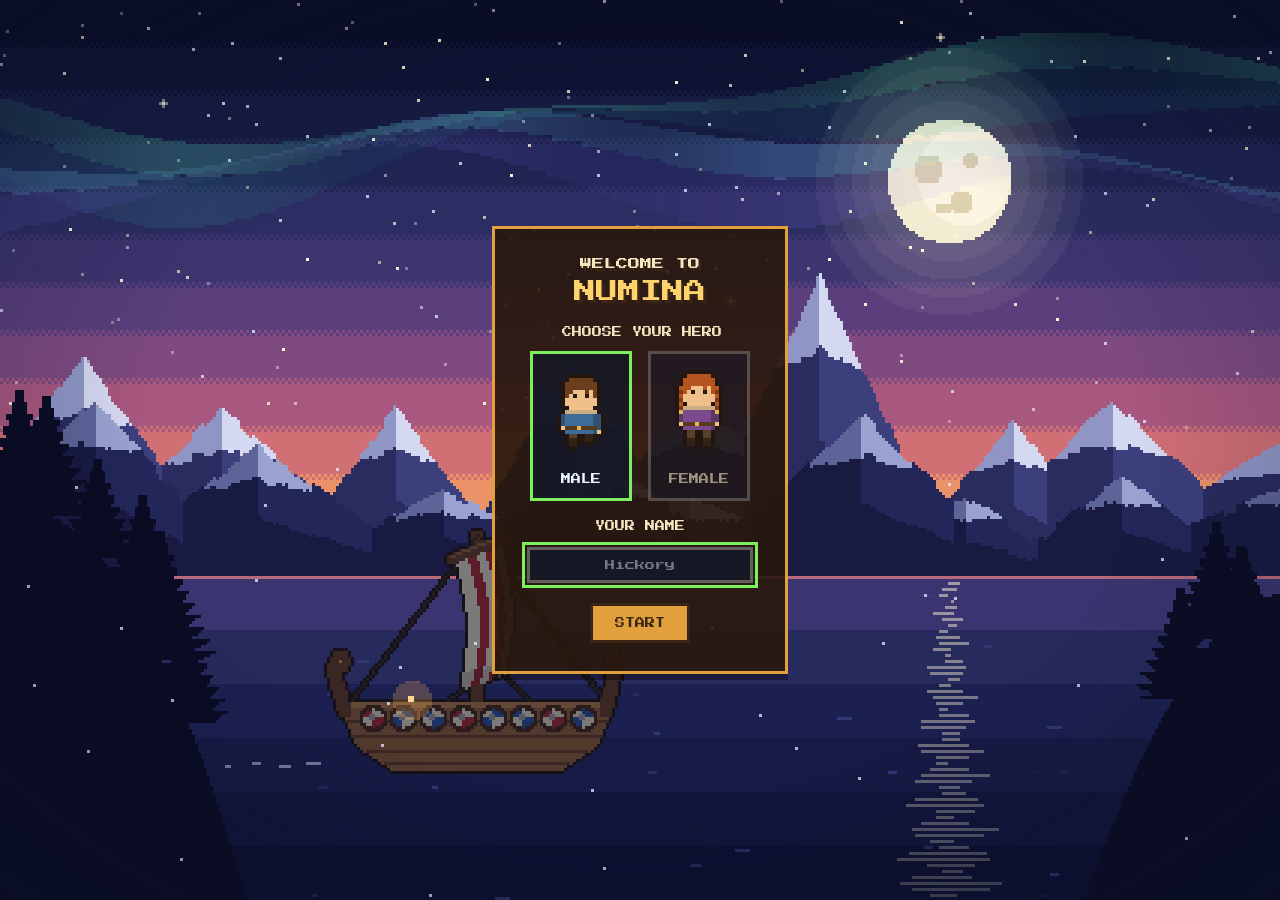
==== index.html @ 237bd0bc "Prevent zoom gestures on mobile" ====
<!DOCTYPE html>
<html lang="en">
<head>
  <meta charset="UTF-8" />
  <meta name="viewport" content="width=device-width, initial-scale=1, minimum-scale=1, maximum-scale=1, user-scalable=no, viewport-fit=cover" />
  <title>Numina</title>
  <meta name="theme-color" content="#1d3263" />
  <meta name="mobile-web-app-capable" content="yes" />
  <meta name="apple-mobile-web-app-capable" content="yes" />
  <meta name="apple-mobile-web-app-status-bar-style" content="black-translucent" />
  <meta name="apple-mobile-web-app-title" content="Numina" />
  <link rel="manifest" href="manifest.webmanifest" />
  <link rel="icon" type="image/png" sizes="192x192" href="icons/icon-192.png" />
  <link rel="apple-touch-icon" href="icons/apple-touch-icon.png" />
  <link rel="preconnect" href="https://fonts.googleapis.com" />
  <link href="https://fonts.googleapis.com/css2?family=Press+Start+2P&display=swap" rel="stylesheet" />
  <link rel="stylesheet" href="style.css" />
  <style>#game { touch-action: none; }</style>
</head>
<body class="title">
  <canvas id="game"></canvas>
  <div class="vignette"></div>
  <div id="bubbles"></div>
  <div id="prompt"></div>
  <div id="hotbar" hidden>
    <ul id="hotbar-slots" aria-label="Tools. Click one to take it in hand and fold the rest away, then click it, or press F, to use it; number keys pick one, Tab steps forward and Shift+Tab back"></ul>
    <button id="hotbar-fold" class="fold" type="button" aria-expanded="true" aria-controls="hotbar-slots" aria-label="Show every tool" title="Show or hide your tools (Q)" data-key="Q"><img alt="" /></button>
  </div>
  <div id="pack" hidden>
    <button id="bag-btn" class="toggle" type="button" aria-expanded="false" aria-controls="pack-tray" title="Backpack (B)" data-key="B"><img alt="" /><span></span></button>
    <section id="pack-tray" aria-labelledby="pack-title" hidden>
      <div class="pack-head">
        <h3 id="pack-title">BACKPACK <span id="pack-room"></span></h3>
      </div>
      <ul id="pack-slots"></ul>
    </section>
  </div>
  <div id="pile" role="dialog" aria-labelledby="pile-title" hidden>
    <h3 id="pile-title">PICK UP</h3>
    <ul id="pile-list"></ul>
    <p class="pile-help">1-9 or click to pick up   ·   Esc to leave it</p>
  </div>
  <div id="daybar">
    <div id="clock" role="img"><img alt="" /><div aria-hidden="true"><span></span><small></small></div><svg aria-hidden="true"><rect id="stamina-line" width="100%" height="100%" pathLength="100" stroke-dasharray="100 100" /></svg><svg class="extra" aria-hidden="true"><rect id="stamina-extra" width="100%" height="100%" pathLength="100" stroke-dasharray="0 100" /></svg></div>
    <div id="stamina" role="meter" aria-label="Stamina" aria-valuemin="0" aria-valuemax="100" aria-valuenow="100"></div>
  </div>
  <div id="purse" role="status" hidden></div>
  <div id="toggles">
    <button id="menu-btn" class="toggle" type="button" aria-expanded="true" aria-controls="menu-items" aria-label="Menu" title="Menu (O)" data-key="O"><img alt="" /></button>
    <div id="menu-items">
      <button id="hints" class="toggle" type="button" aria-pressed="false" aria-label="Hints" title="Hints (H)" data-key="H"><img alt="" /></button>
      <button id="sound" class="toggle" type="button" aria-pressed="true" aria-label="Sound" title="Sound (P)" data-key="P"><img alt="" /></button>
      <button id="autopick" class="toggle" type="button" aria-pressed="false" aria-label="Auto pick up" title="Auto pick up (/)" data-key="/"><img alt="" /></button>
      <button id="stick-btn" class="toggle" type="button" aria-pressed="false" aria-label="Joystick" title="Joystick" hidden><img alt="" /></button>
      <button id="equip-btn" class="toggle" type="button" aria-haspopup="dialog" aria-expanded="false" aria-label="Equipments" title="Equipments (E)" data-key="E" hidden><img alt="" /></button>
      <button id="journal-btn" class="toggle" type="button" aria-haspopup="dialog" aria-expanded="false" aria-label="Quest journal" title="Quest journal (J)" data-key="J" hidden><img alt="" /></button>
      <button id="map" class="toggle" type="button" aria-haspopup="dialog" aria-expanded="false" aria-label="World map" title="World map (M)" data-key="M" hidden><img alt="" /></button>
      <button id="dragonlog-btn" class="toggle" type="button" aria-haspopup="dialog" aria-expanded="false" aria-label="Dragon log" title="Dragon log (K)" data-key="K" hidden><img alt="" /></button>
      <button id="fishlog-btn" class="toggle" type="button" aria-haspopup="dialog" aria-expanded="false" aria-label="Fish log" title="Fish log (L)" data-key="L" hidden><img alt="" /></button>
      <button id="tinker-btn" class="toggle" type="button" aria-haspopup="dialog" aria-expanded="false" aria-label="Craft" title="Craft (C)" data-key="C" hidden><img alt="" /></button>
    </div>
  </div>
  <div id="toast" role="status" aria-live="polite"></div>
  <div id="exposure" role="meter" aria-label="Freezing" aria-valuemin="0" aria-valuemax="100" aria-valuenow="0" hidden><span aria-hidden="true">FREEZING</span><i></i></div>
  <div id="actions">
    <button id="act-run" class="act" type="button">RUN</button>
  </div>
  <button id="chat-btn" class="toggle" type="button" aria-controls="chat" aria-expanded="false" aria-label="Chat"><img alt="" /></button>
  <div id="stick" aria-hidden="true" hidden><i></i></div>
  <form id="chat" autocomplete="off">
    <label for="chat-input">SAY</label>
    <input id="chat-input" maxlength="80" placeholder="Press Enter to chat" enterkeyhint="send" />
  </form>
  <div id="naming" class="overlay" role="dialog" aria-modal="true" aria-labelledby="naming-title" hidden>
    <form id="naming-form" class="panel" autocomplete="off">
      <h2 id="naming-title">YOUR DRAGON HATCHED!</h2>
      <canvas class="dragon-preview" aria-hidden="true"></canvas>
      <label class="name-label" for="dragon-name">NAME YOUR DRAGON</label>
      <input id="dragon-name" class="name-input" maxlength="12" spellcheck="false" />
      <button type="submit">OK</button>
    </form>
  </div>
  <div id="worldmap" class="overlay" role="dialog" aria-modal="true" aria-labelledby="worldmap-title" hidden>
    <div class="panel map-panel">
      <h2 id="worldmap-title">MAP OF NUMINA</h2>
      <canvas id="worldmap-canvas" role="img" aria-label="World map"></canvas>
      <button id="worldmap-close" type="button">CLOSE</button>
      <p id="worldmap-tip" aria-live="polite"></p>
    </div>
  </div>
  <div id="journal" class="overlay" role="dialog" aria-modal="true" aria-labelledby="journal-title" hidden>
    <div class="panel journal-panel">
      <h2 id="journal-title">QUEST JOURNAL</h2>
      <p id="journal-when"></p>
      <ul id="journal-list"></ul>
      <button id="journal-close" type="button">CLOSE</button>
    </div>
  </div>
  <div id="lurepick" class="overlay" role="dialog" aria-modal="true" aria-labelledby="lurepick-title" hidden>
    <div class="panel lure-panel">
      <h2 id="lurepick-title">WHICH LURE?</h2>
      <ul id="lurepick-list"></ul>
      <p class="lure-help">1-9 or click to pick   ·   Esc to put the rod down</p>
    </div>
  </div>
  <div id="dragonlog" class="overlay" role="dialog" aria-modal="true" aria-labelledby="dragonlog-title" hidden>
    <div class="panel log-panel">
      <h2 id="dragonlog-title">DRAGON LOG</h2>
      <p id="dragonlog-sum"></p>
      <div id="dragonlog-body">
        <section aria-labelledby="dragonlog-kinds-title">
          <h3 id="dragonlog-kinds-title" class="log-head">KINDS OF DRAGON</h3>
          <ul id="dragonlog-kinds" class="log-grid"></ul>
        </section>
        <section aria-labelledby="dragonlog-mine-title">
          <h3 id="dragonlog-mine-title" class="log-head">YOUR DRAGONS</h3>
          <ul id="dragonlog-mine" class="log-grid"></ul>
        </section>
      </div>
      <button id="dragonlog-close" type="button">CLOSE</button>
    </div>
  </div>
  <div id="fishlog" class="overlay" role="dialog" aria-modal="true" aria-labelledby="fishlog-title" hidden>
    <div class="panel log-panel">
      <h2 id="fishlog-title">FISH LOG</h2>
      <p id="fishlog-sum"></p>
      <ul id="fishlog-list"></ul>
      <button id="fishlog-close" type="button">CLOSE</button>
    </div>
  </div>
  <div id="trade" class="overlay" role="dialog" aria-modal="true" aria-labelledby="trade-title" hidden>
    <div class="panel trade-panel">
      <h2 id="trade-title">OTTAR'S SHIP</h2>
      <p id="trade-purse"></p>
      <div class="trade-cols">
        <section aria-labelledby="trade-sell-title">
          <h3 id="trade-sell-title">SELL</h3>
          <ul id="trade-sell"></ul>
        </section>
        <section aria-labelledby="trade-buy-title">
          <h3 id="trade-buy-title">BUY</h3>
          <ul id="trade-buy"></ul>
        </section>
      </div>
      <p id="trade-hint" hidden></p>
      <button id="trade-close" type="button">CLOSE</button>
    </div>
  </div>
  <div id="chest" class="overlay" role="dialog" aria-modal="true" aria-labelledby="chest-title" hidden>
    <div class="panel trade-panel">
      <h2 id="chest-title">STORAGE CHEST</h2>
      <p id="chest-sum"></p>
      <div class="trade-cols">
        <section aria-labelledby="chest-bag-title">
          <h3 id="chest-bag-title">BACKPACK</h3>
          <ul id="chest-bag"></ul>
        </section>
        <section aria-labelledby="chest-store-title">
          <h3 id="chest-store-title">CHEST</h3>
          <ul id="chest-store"></ul>
        </section>
      </div>
      <button id="chest-close" type="button">CLOSE</button>
    </div>
  </div>
  <div id="tinker" class="overlay" role="dialog" aria-modal="true" aria-labelledby="tinker-title" hidden>
    <div class="panel trade-panel">
      <h2 id="tinker-title">CRAFT</h2>
      <p id="tinker-help">Put up to four things together and see what comes of it.</p>
      <ul id="tinker-slots" aria-label="Things to put together"></ul>
      <div class="tinker-actions">
        <button id="tinker-try" type="button">TRY IT</button>
        <button id="tinker-clear" type="button">CLEAR</button>
      </div>
      <p id="tinker-say" role="status" aria-live="polite"></p>
      <div class="trade-cols">
        <section aria-labelledby="tinker-bag-title">
          <h3 id="tinker-bag-title">YOUR THINGS</h3>
          <ul id="tinker-bag"></ul>
        </section>
        <section aria-labelledby="tinker-known-title">
          <h3 id="tinker-known-title">DISCOVERIES</h3>
          <ul id="tinker-known"></ul>
        </section>
      </div>
      <button id="tinker-close" type="button">CLOSE</button>
    </div>
  </div>
  <div id="note" class="overlay" role="dialog" aria-modal="true" aria-labelledby="note-title" hidden>
    <div class="panel note-panel">
      <h2 id="note-title">A SAILOR'S NOTE</h2>
      <p>Nine stones ring the egg on the old ruin isle. Touch every one by night, in this order, and it rises:</p>
      <canvas id="note-runes" role="img"></canvas>
      <p class="note-sign">Any wrong stone and they all go dark. Start again from the first.</p>
      <button id="note-close" type="button">CLOSE</button>
    </div>
  </div>
  <div id="bag" class="overlay" role="dialog" aria-modal="true" aria-labelledby="bag-title" hidden>
    <div class="panel bag-panel">
      <h2 id="bag-title">EQUIPMENTS</h2>
      <p id="bag-purse"></p>
      <div class="bag-cols">
        <section aria-labelledby="bag-wear-title">
          <h3 id="bag-wear-title">WEARING</h3>
          <canvas id="bag-hero" width="16" height="24" aria-hidden="true"></canvas>
          <h4 id="bag-outfits-title">OUTFIT</h4>
          <ul id="bag-outfits" class="bag-grid" aria-labelledby="bag-outfits-title"></ul>
          <h4 id="bag-gear-title">GEAR</h4>
          <ul id="bag-gear" class="bag-grid" aria-labelledby="bag-gear-title"></ul>
        </section>
        <section aria-labelledby="bag-tools-title">
          <h3 id="bag-tools-title">TOOLS</h3>
          <ul id="bag-tools" class="bag-grid"></ul>
        </section>
        <section aria-labelledby="bag-items-title">
          <h3 id="bag-items-title">BACKPACK <span id="bag-room"></span></h3>
          <ul id="bag-items" class="bag-grid" aria-labelledby="bag-items-title"></ul>
        </section>
      </div>
      <div class="bag-detail">
        <p id="bag-what" role="status" aria-live="polite"></p>
        <div id="bag-actions"></div>
      </div>
      <p id="bag-keys">ARROWS or TAB  choose   ·   ENTER  use   ·   X  drop   ·   SHIFT+X  drop all   ·   E or ESC  close</p>
      <button id="bag-close" type="button">CLOSE</button>
    </div>
  </div>
  <div id="start" class="overlay" role="dialog" aria-modal="true" aria-labelledby="start-title">
    <form id="start-form" class="panel" autocomplete="off">
      <h1 id="start-title"><small>WELCOME TO</small> NUMINA</h1>
      <fieldset class="heroes">
        <legend>CHOOSE YOUR HERO</legend>
        <label class="hero">
          <input type="radio" name="hero" value="male" checked />
          <canvas width="16" height="24" aria-hidden="true"></canvas>
          <span>MALE</span>
        </label>
        <label class="hero">
          <input type="radio" name="hero" value="female" />
          <canvas width="16" height="24" aria-hidden="true"></canvas>
          <span>FEMALE</span>
        </label>
      </fieldset>
      <label class="name-label" for="hero-name">YOUR NAME</label>
      <input id="hero-name" class="name-input" maxlength="12" placeholder="Hickory" spellcheck="false" />
      <button type="submit">START</button>
      <button id="continue" class="continue" type="button" hidden>CONTINUE</button>
    </form>
  </div>

  <script src="js/pixel.js"></script>
  <script src="js/sprites.js"></script>
  <script src="js/world.js"></script>
  <script src="js/mountain.js"></script>
  <script src="js/craft.js"></script>
  <script src="js/bag.js"></script>
  <script src="js/chat.js"></script>
  <script src="js/audio.js"></script>
  <script src="js/sea.js"></script>
  <script src="js/map.js"></script>
  <script src="js/sky.js"></script>
  <script src="js/fishing.js"></script>
  <script src="js/trade.js"></script>
  <script src="js/chest.js"></script>
  <script src="js/archery.js"></script>
  <script src="js/cave.js"></script>
  <script src="js/ruin.js"></script>
  <script src="js/tor.js"></script>
  <script src="js/whirlpool.js"></script>
  <script src="js/dunes.js"></script>
  <script src="js/tinker.js"></script>
  <script src="js/build.js"></script>
  <script src="js/ice.js"></script>
  <script src="js/peak.js"></script>
  <script src="js/genes.js"></script>
  <script src="js/dragonfood.js"></script>
  <script src="js/roost.js"></script>
  <script src="js/nursery.js"></script>
  <script src="js/wear.js"></script>
  <script src="js/wildlife.js"></script>
  <script src="js/breath.js"></script>
  <script src="js/season.js"></script>
  <script src="js/journal.js"></script>
  <script src="js/dragonlog.js"></script>
  <script src="js/title.js"></script>
  <script src="js/main.js"></script>
  <script src="js/save.js"></script>
  <script>
    // Prevent mobile browsers from interpreting game touches as page zoom gestures.
    document.addEventListener('touchstart', (event) => {
      if (event.touches.length > 1) event.preventDefault();
    }, { passive: false });
    document.addEventListener('touchmove', (event) => {
      if (event.touches.length > 1) event.preventDefault();
    }, { passive: false });
    document.addEventListener('gesturestart', (event) => event.preventDefault(), { passive: false });
    document.addEventListener('gesturechange', (event) => event.preventDefault(), { passive: false });
    document.addEventListener('gestureend', (event) => event.preventDefault(), { passive: false });
  </script>
</body>
</html>
---- style.css ----
/* Every button round the edge of the screen is one size, kept clear of notches, rounded corners and the home bar. */
:root {
  --hud: 48px;
  /* About how big the pixel art on those buttons is drawn, blown up a whole number of times. */
  --hud-art: 36;
  --top: calc(14px + env(safe-area-inset-top));
  --right: calc(14px + env(safe-area-inset-right));
  --bottom: calc(16px + env(safe-area-inset-bottom));
  --left: calc(14px + env(safe-area-inset-left));
}

html,
body {
  margin: 0;
  height: 100%;
  overflow: hidden;
  background: #1d3263;
  touch-action: none;
  user-select: none;
  -webkit-user-select: none;
  -webkit-touch-callout: none;
  -webkit-tap-highlight-color: transparent;
}

#game {
  display: block;
  image-rendering: crisp-edges;
  image-rendering: pixelated;
}

.vignette {
  position: fixed;
  inset: 0;
  pointer-events: none;
  background: radial-gradient(ellipse at center, transparent 55%, rgba(10, 20, 40, 0.35));
}

#bubbles {
  position: fixed;
  inset: 0;
  pointer-events: none;
}

/* Set above the speaker's head, lifted by --lift, with the tail pointing down at it across the gap. */
.bubble {
  --ink: #3a2414;
  --paper: rgba(255, 248, 231, 0.8);
  --tail: 10px;
  --lift: 4px;
  position: absolute;
  transform: translate(-50%, calc(-100% - var(--lift)));
  padding: 8px 10px;
  background: var(--paper);
  color: var(--ink);
  border: 3px solid var(--ink);
  font: 11px/1.6 'Press Start 2P', monospace;
  width: max-content;
  max-width: 260px;
  text-align: center;
  overflow-wrap: anywhere;
  box-shadow: 0 3px 0 rgba(0, 0, 0, 0.25);
  opacity: 0;
  transition: opacity 0.2s;
}

.bubble.show {
  opacity: 1;
}

/* The tail hangs from the bottom border: its two slanted sides outlined, and filled with the see-through paper,
   so nothing dark sits behind the fill. */
.bubble::before,
.bubble::after {
  content: '';
  position: absolute;
  top: calc(100% + 3px);
  left: 50%;
  width: 20px;
  height: var(--tail);
  transform: translateX(-50%);
}

.bubble::before {
  background: var(--ink);
  clip-path: polygon(evenodd, 0 0, 100% 0, 50% 100%, 0 0, 4px 0, calc(100% - 4px) 0, 50% calc(100% - 4px), 4px 0);
}

.bubble::after {
  background: var(--paper);
  clip-path: polygon(4px 0, calc(100% - 4px) 0, 50% calc(100% - 4px));
}

#prompt {
  position: fixed;
  left: 50%;
  bottom: calc(var(--bottom) + 60px);
  transform: translateX(-50%);
  padding: 10px 14px;
  background: rgba(20, 24, 40, 0.85);
  color: #e8f4ff;
  border: 3px solid #7cf05a;
  font: 10px/1.4 'Press Start 2P', monospace;
  white-space: pre;
  pointer-events: none;
  opacity: 0;
  transition: opacity 0.25s;
}

#prompt.show {
  opacity: 1;
}

/* Top middle: the clock, its border showing how much sprint the player has left. */
#daybar {
  position: fixed;
  top: var(--top);
  left: 50%;
  transform: translateX(-50%);
  display: flex;
  flex-direction: column;
  align-items: center;
  gap: 5px;
  pointer-events: none;
}

body.title #daybar {
  display: none;
}

/* Read out as a meter; what's seen is the clock's border. */
#stamina {
  position: absolute;
  width: 1px;
  height: 1px;
  overflow: hidden;
  clip-path: inset(50%);
}

/* Top right: the menu button, and under it the rest of the menu unless it's folded away. */
#toggles,
#menu-items {
  display: flex;
  flex-direction: column;
  gap: 8px;
}

#toggles {
  position: fixed;
  top: var(--top);
  right: var(--right);
}

body.title #toggles {
  display: none;
}

.toggle[hidden],
#menu-items[hidden] {
  display: none;
}

#map.bump,
#journal-btn.bump,
#menu-btn.bump {
  animation: bump 0.35s ease-out 2;
}

/* Top right, level with the menu button and just left of the column (a button and a gap). */
#purse {
  position: fixed;
  top: var(--top);
  right: calc(var(--right) + var(--hud) + 8px);
  box-sizing: border-box;
  height: var(--hud);
  display: flex;
  align-items: center;
  gap: 8px;
  padding: 6px 10px 6px 8px;
  background: rgba(40, 24, 12, 0.8);
  border: 3px solid #8f9098;
  font: 14px/1 'Press Start 2P', monospace;
  color: #e8eaf0;
  pointer-events: none;
}

#purse[hidden] {
  display: none;
}

.coins {
  display: inline-flex;
  align-items: center;
  gap: 5px;
  vertical-align: middle;
}

.coins b {
  font-weight: normal;
  margin-right: 8px;
}

.coins b:last-child {
  margin-right: 0;
}

.coins.small {
  gap: 3px;
}

.coins.small b {
  margin-right: 5px;
}

#clock {
  position: relative;
  display: flex;
  align-items: center;
  gap: 8px;
  padding: 7px 12px 7px 9px;
  background: rgba(40, 24, 12, 0.8);
  border: 3px solid rgba(138, 101, 52, 0.7);
  font: 11px/1 'Press Start 2P', monospace;
  color: #f6e7c1;
  white-space: pre;
  pointer-events: none;
}

/* The sprint left, as the border: a line from the top left corner round clockwise, drawing back as it's used, yellow
   going orange from half way down and red as it runs out. The stroke's outer half falls outside and is cut off. */
#clock svg {
  position: absolute;
  top: -3px;
  left: -3px;
  width: calc(100% + 6px);
  height: calc(100% + 6px);
  overflow: hidden;
}

#clock rect {
  fill: none;
  stroke: var(--stamina-color, #f2c230);
  stroke-width: 6px;
  shape-rendering: crispEdges;
}

/* The second bar a soak in the hot spring gives, as a second border just outside the first, in a paler, glowing yellow. */
#clock svg.extra {
  top: -6px;
  left: -6px;
  width: calc(100% + 12px);
  height: calc(100% + 12px);
  filter: drop-shadow(0 0 2px rgba(255, 236, 120, 0.95)) drop-shadow(0 0 5px rgba(255, 214, 80, 0.6));
}

#clock #stamina-extra {
  stroke: #fff27a;
}

#clock img {
  width: 22px;
  height: 22px;
  image-rendering: pixelated;
}

#clock small {
  display: block;
  margin-top: 5px;
  font-size: 7px;
  color: #e1a03c;
}

#purse img,
.coins img,
#trade img,
#fishlog img,
#dragonlog img {
  image-rendering: pixelated;
}

#dragonlog-close {
  align-self: center;
}

#dragonlog-sum {
  margin: -6px 0 0;
  font-size: 8px;
  color: #c8b48a;
  text-align: center;
}

#dragonlog-body {
  display: flex;
  flex-direction: column;
  gap: 14px;
  padding: 0 4px 0 0;
  overflow-y: auto;
}

.log-head {
  margin: 0 0 8px;
  font: 9px/1.4 'Press Start 2P', monospace;
  color: #e1a03c;
}

.log-grid {
  display: grid;
  grid-template-columns: repeat(auto-fill, minmax(180px, 1fr));
  gap: 10px;
  margin: 0;
  padding: 0;
  list-style: none;
}

.log-grid .quest.empty {
  grid-column: 1 / -1;
}

.fish.dragon-kind img,
.fish.dragon-mine img {
  height: auto !important;
  max-width: 100%;
  object-fit: contain;
  background: radial-gradient(ellipse closest-side, rgba(255, 228, 180, 0.2), transparent);
}

.log-traits {
  display: flex;
  flex-direction: column;
  gap: 3px;
  width: 100%;
  margin: 0;
  padding: 6px 0 0;
  border-top: 1px solid rgba(225, 160, 60, 0.3);
  list-style: none;
  font-size: 7px;
  line-height: 1.5;
  color: #c8b48a;
  text-align: left;
}

.log-traits b {
  font-weight: normal;
  color: #f6e7c1;
}

.log-traits .throwback b,
.log-traits .hidden b {
  color: #ff9ad0;
}

.log-traits .mutation b {
  color: #ffd36b;
}

.log-mood i {
  display: inline-block;
  width: 7px;
  height: 7px;
  margin-left: 3px;
  background: rgba(246, 231, 193, 0.2);
  clip-path: polygon(50% 100%, 0 45%, 0 15%, 25% 0, 50% 20%, 75% 0, 100% 15%, 100% 45%);
}

.log-mood i.on {
  background: #e8484a;
}

.panel.log-panel {
  width: min(640px, calc(100vw - 48px));
  max-height: calc(100dvh - 80px);
  align-items: stretch;
}

#fishlog-close,
#trade-close {
  align-self: center;
}

#fishlog-sum,
#trade-purse {
  margin: -6px 0 0;
  font-size: 8px;
  color: #c8b48a;
  text-align: center;
}

#fishlog-list {
  display: grid;
  grid-template-columns: repeat(auto-fill, minmax(170px, 1fr));
  gap: 10px;
  margin: 0;
  padding: 0 4px 0 0;
  list-style: none;
  overflow-y: auto;
}

.fish {
  display: flex;
  flex-direction: column;
  align-items: center;
  gap: 6px;
  padding: 10px;
  background: rgba(20, 24, 40, 0.45);
  border: 2px solid rgba(225, 160, 60, 0.3);
  text-align: center;
}

.fish.got {
  border-color: rgba(225, 160, 60, 0.75);
}

.fish img {
  height: 30px;
  object-fit: contain;
}

.fish h3 {
  margin: 0;
  font: 9px/1.4 'Press Start 2P', monospace;
  color: #ffd36b;
}

.fish p {
  margin: 0;
  font-size: 7px;
  line-height: 1.6;
  color: #c8b48a;
}

.fish p.tally {
  color: #f6e7c1;
}

.fish p.rarity {
  color: #7ac8e0;
}

.fish p.rarity.rare {
  color: #ff9ad0;
}

.fish p.rarity.legendary {
  color: #ffd36b;
}

.panel.lure-panel {
  width: min(420px, calc(100vw - 48px));
  align-items: stretch;
}

#lurepick img {
  width: 20px;
  flex: none;
  image-rendering: pixelated;
}

#lurepick-list {
  display: flex;
  flex-direction: column;
  gap: 6px;
  margin: 0;
  padding: 0;
  list-style: none;
}

.panel #lurepick-list button {
  display: flex;
  align-items: center;
  gap: 10px;
  width: 100%;
  margin: 0;
  padding: 8px 10px;
  background: rgba(20, 24, 40, 0.45);
  border: 2px solid rgba(225, 160, 60, 0.3);
  color: #f6e7c1;
  text-align: left;
  font-size: 8px;
}

.panel #lurepick-list button:hover,
.panel #lurepick-list button:focus-visible {
  border-color: #ffd36b;
  background: rgba(60, 40, 20, 0.8);
}

#lurepick-list b {
  flex: none;
  width: 14px;
  color: #ffd36b;
}

#lurepick-list .hook {
  flex: none;
  width: 20px;
  height: 28px;
  background: linear-gradient(#c9ccd4, #c9ccd4) 9px 0 / 2px 20px no-repeat,
    linear-gradient(#c9ccd4, #c9ccd4) 9px 20px / 7px 2px no-repeat;
}

#lurepick-list span {
  display: flex;
  flex-direction: column;
  gap: 4px;
  line-height: 1.4;
}

#lurepick-list small {
  font-size: 7px;
  color: #c8b48a;
}

.lure-help {
  margin: 0;
  font-size: 7px;
  color: #c8b48a;
  text-align: center;
}

.panel.trade-panel {
  width: min(760px, calc(100vw - 48px));
  max-height: calc(100dvh - 80px);
  align-items: stretch;
}

#trade-purse,
#bag-purse {
  display: flex;
  justify-content: center;
  align-items: center;
  gap: 6px;
  font-size: 10px;
  color: #e8eaf0;
}

#bag-purse {
  margin: -6px 0 0;
}

.trade-cols {
  display: grid;
  grid-template-columns: 1fr 1fr;
  gap: 16px;
  min-height: 0;
  overflow-y: auto;
}

@media (max-width: 640px) {
  .trade-cols { grid-template-columns: 1fr; }
}

.trade-cols.solo {
  grid-template-columns: 1fr;
}
.trade-cols h3 {
  margin: 0 0 8px;
  font: 10px/1.4 'Press Start 2P', monospace;
  color: #ffd36b;
}

.trade-cols ul {
  display: flex;
  flex-direction: column;
  gap: 6px;
  margin: 0;
  padding: 0;
  list-style: none;
}

.trade-cols li {
  display: flex;
  align-items: center;
  gap: 8px;
  padding: 6px 8px;
  background: rgba(20, 24, 40, 0.45);
  border: 2px solid rgba(225, 160, 60, 0.3);
  font-size: 8px;
}

.trade-cols li.none {
  color: #c8b48a;
  line-height: 1.6;
}

.trade-cols img {
  width: 30px;
  flex: none;
}

.trade-cols .what {
  display: flex;
  flex-direction: column;
  gap: 4px;
  flex: 1;
  line-height: 1.4;
}

.trade-cols .what small {
  font-size: 7px;
  color: #c8b48a;
}

.trade-cols .price {
  color: #e8eaf0;
  white-space: nowrap;
}

.trade-cols .ware-icon {
  display: flex;
  flex: none;
  justify-content: center;
  width: 54px;
}

.trade-cols .ware-icon img {
  width: auto;
}

.trade-cols li.owned {
  opacity: 0.6;
}

.trade-cols .makings {
  display: flex;
  flex-wrap: wrap;
  align-items: center;
  gap: 4px 8px;
  color: #e8d8b0;
}

.trade-cols .need {
  display: inline-flex;
  align-items: center;
  gap: 3px;
  color: #ff9a7a;
}

.trade-cols .need.got {
  color: #9be07a;
}

.trade-cols .makings em {
  font-style: normal;
  color: #ffd36b;
}

.trade-cols .what small.lock {
  color: #ff9a7a;
}

#trade-hint {
  margin: 0;
  font-size: 7px;
  line-height: 1.6;
  color: #c8b48a;
  text-align: center;
}

.panel .trade-cols button {
  margin: 0;
  padding: 6px 8px;
  font-size: 8px;
}

.panel .trade-cols button:disabled {
  background: #6a5a44;
  color: #3a2414;
  cursor: not-allowed;
}

#tinker img {
  image-rendering: pixelated;
}

#tinker-help,
#tinker-say {
  margin: -6px 0 0;
  font-size: 8px;
  line-height: 1.6;
  color: #c8b48a;
  text-align: center;
}

#tinker-say {
  min-height: 2.6em;
  margin: 0;
  color: #f6e7c1;
}

#tinker-slots {
  display: flex;
  justify-content: center;
  gap: 8px;
  margin: 0;
  padding: 0;
  list-style: none;
}

#tinker-slots li {
  display: flex;
  width: 54px;
  height: 54px;
  background: rgba(20, 24, 40, 0.45);
  border: 2px solid rgba(225, 160, 60, 0.75);
}

#tinker-slots li.empty {
  border-style: dashed;
  border-color: rgba(225, 160, 60, 0.3);
}

.panel #tinker-slots button {
  flex: 1;
  margin: 0;
  padding: 0;
  display: flex;
  align-items: center;
  justify-content: center;
  background: transparent;
}

.tinker-actions {
  display: flex;
  justify-content: center;
  gap: 10px;
}

.panel .tinker-actions button {
  margin: 0;
}

.panel .tinker-actions button:disabled {
  background: #6a5a44;
  color: #3a2414;
  cursor: not-allowed;
}

#tinker-close {
  align-self: center;
}

@media (prefers-reduced-motion: reduce) {
  #map.bump,
  #journal-btn.bump,
  #menu-btn.bump { animation: none; }
}

#toast {
  position: fixed;
  top: calc(var(--top) + 118px);
  left: 50%;
  transform: translate(-50%, -12px);
  padding: 10px 16px;
  background: rgba(40, 24, 12, 0.92);
  color: #f6e7c1;
  border: 3px solid #e1a03c;
  font: 11px/1.5 'Press Start 2P', monospace;
  text-align: center;
  pointer-events: none;
  opacity: 0;
  transition: opacity 0.3s, transform 0.3s;
}

#toast.show {
  opacity: 1;
  transform: translate(-50%, 0);
}

#toast small {
  display: block;
  font-size: 8px;
  color: #ffd36b;
}

body.title #toast {
  display: none;
}

.journal-panel {
  width: min(560px, calc(100vw - 48px));
  max-height: calc(100dvh - 80px);
  align-items: stretch;
}

#journal-when {
  margin: -6px 0 0;
  font-size: 8px;
  color: #c8b48a;
  text-align: center;
}

#journal-list {
  margin: 0;
  padding: 0 4px 0 0;
  list-style: none;
  overflow-y: auto;
  display: flex;
  flex-direction: column;
  gap: 12px;
}

#journal-list ul {
  margin: 8px 0 0;
  padding: 0;
  list-style: none;
  display: flex;
  flex-direction: column;
  gap: 6px;
}

.quest {
  padding: 10px 12px;
  background: rgba(20, 24, 40, 0.45);
  border: 2px solid rgba(225, 160, 60, 0.45);
}

.quest h3 {
  margin: 0;
  font: 10px/1.4 'Press Start 2P', monospace;
  color: #ffd36b;
}

.quest.empty {
  color: #c8b48a;
  font-size: 9px;
  line-height: 1.6;
}

.quest.finished h3 {
  color: #9ab08a;
}

.step {
  position: relative;
  padding-left: 18px;
  font-size: 9px;
  line-height: 1.6;
}

.step::before {
  content: '';
  position: absolute;
  left: 0;
  top: 2px;
  width: 8px;
  height: 8px;
  border: 2px solid #e1a03c;
}

.step.done {
  color: rgba(246, 231, 193, 0.55);
  text-decoration: line-through;
}

.step.done::before {
  background: #7cf05a;
  border-color: #7cf05a;
}

.sr {
  position: absolute;
  width: 1px;
  height: 1px;
  overflow: hidden;
  clip-path: inset(50%);
  white-space: nowrap;
}

.panel button.continue {
  margin-top: 0;
  background: #7cf05a;
}

.panel button.continue:hover {
  background: #b6ff98;
}

.map-panel {
  position: relative;
  padding: 18px 22px;
  background: #4a2f18;
}

#worldmap-canvas {
  display: block;
  border: 4px solid #3a2414;
  box-shadow: 0 0 0 3px #c89a3a;
  image-rendering: auto;
}

#worldmap-close:focus-visible {
  outline: 3px solid #7cf05a;
  outline-offset: 2px;
}

.toggle {
  position: relative;
  display: grid;
  place-items: center;
  box-sizing: border-box;
  width: var(--hud);
  height: var(--hud);
  padding: 0;
  background: rgba(20, 24, 40, 0.6);
  border: 3px solid rgba(232, 244, 255, 0.35);
  cursor: pointer;
}

.toggle img,
.fold img {
  image-rendering: pixelated;
}

/* The shortcut key, tagged on the top right corner of every button and tool slot. */
.toggle[data-key]::before,
.fold[data-key]::before {
  content: attr(data-key);
}

.toggle[data-key]::before,
.fold[data-key]::before,
#hotbar-slots li > b {
  position: absolute;
  top: -7px;
  right: -7px;
  z-index: 2;
  padding: 2px 3px;
  font: 6px/1 'Press Start 2P', monospace;
  color: #3a2414;
  background: #ffd36b;
  border: 2px solid #3a2414;
  pointer-events: none;
}

/* Only under a mouse: a finger leaves the last button it tapped hovered. */
@media (hover: hover) {
  .toggle:hover {
    border-color: rgba(232, 244, 255, 0.7);
  }
}

/* Turned off, a setting is struck through from corner to corner; sound's own icon shows that already. */
.toggle[aria-pressed='false']:not(#sound)::after {
  content: '';
  position: absolute;
  inset: 4px;
  background: linear-gradient(45deg, transparent calc(50% - 2.5px), rgba(20, 24, 40, 0.8) 0 calc(50% - 1.5px),
    #a8b0c0 0 calc(50% + 1.5px), rgba(20, 24, 40, 0.8) 0 calc(50% + 2.5px), transparent 0);
  pointer-events: none;
}

.toggle[aria-pressed='false'] img {
  opacity: 0.45;
}

.toggle:focus-visible {
  outline: 3px solid #7cf05a;
  outline-offset: 2px;
}

.bubble.player {
  --ink: #1d3263;
  --paper: rgba(232, 244, 255, 0.8);
}

/* Centred along the bottom. */
#chat {
  position: fixed;
  left: 50%;
  bottom: var(--bottom);
  transform: translateX(-50%);
  display: flex;
  align-items: center;
  gap: 10px;
  margin: 0;
  padding: 8px 12px;
  background: rgba(20, 24, 40, 0.55);
  border: 3px solid rgba(232, 244, 255, 0.35);
  font: 10px/1 'Press Start 2P', monospace;
  color: #e8f4ff;
  transition: background 0.2s, border-color 0.2s;
}

#chat:focus-within {
  background: rgba(20, 24, 40, 0.9);
  border-color: #7cf05a;
}

#chat label {
  color: #7cf05a;
}

#chat input {
  width: min(320px, calc(100vw - 110px));
  padding: 0;
  border: 0;
  outline: none;
  background: transparent;
  color: inherit;
  font: inherit;
  user-select: text;
}

#chat input::placeholder {
  color: rgba(232, 244, 255, 0.5);
}

/* Down the left: a slot for each tool carried, wrapping into a second column on short screens; F or a press uses
   the lit one. Folded, only the lit one shows, over the tab that folds it. */
#hotbar {
  position: fixed;
  top: var(--top);
  left: var(--left);
  display: flex;
  flex-direction: column;
  gap: 6px;
  --slot: var(--hud);
}

#hotbar[hidden],
#hotbar-fold[hidden] {
  display: none;
}

#hotbar.folded #hotbar-slots li:not(.primary) {
  display: none;
}

.fold {
  position: relative;
  display: grid;
  place-items: center;
  box-sizing: border-box;
  width: var(--hud);
  height: 20px;
  padding: 0;
  background: rgba(40, 24, 12, 0.8);
  border: 3px solid rgba(225, 160, 60, 0.6);
  cursor: pointer;
}

.fold:hover {
  border-color: #e1a03c;
}

.fold:focus-visible {
  outline: 3px solid #7cf05a;
  outline-offset: 2px;
}

.fold[aria-expanded='true'] img {
  transform: rotate(180deg);
}

/* Bottom left: the backpack button, and beside it the backpack's slots once folded out. */
#pack {
  position: fixed;
  left: var(--left);
  bottom: var(--bottom);
  display: flex;
  align-items: flex-end;
  gap: 8px;
}

#pack[hidden],
#pack-tray[hidden] {
  display: none;
}

#bag-btn {
  background: rgba(40, 24, 12, 0.8);
  border-color: #e1a03c;
}

#bag-btn[aria-expanded='true'],
#menu-btn[aria-expanded='true'] {
  border-color: #fff0a0;
  background: rgba(92, 56, 18, 0.92);
}

#pack-tray {
  display: flex;
  flex-direction: column;
  gap: 8px;
  padding: 8px;
  background: rgba(40, 24, 12, 0.85);
  border: 3px solid #e1a03c;
  font: 8px/1 'Press Start 2P', monospace;
  color: #f6e7c1;
}

.pack-head {
  display: flex;
  align-items: center;
  justify-content: space-between;
  gap: 10px;
}

.pack-head h3 {
  margin: 0;
  font: 8px/1 'Press Start 2P', monospace;
  color: #ffd36b;
}

#pack-room {
  color: #c8b48a;
}

#pack-slots {
  display: grid;
  grid-template-columns: repeat(4, 44px);
  gap: 4px;
  margin: 0;
  padding: 0;
  list-style: none;
}

#pack-slots li {
  position: relative;
  box-sizing: border-box;
  width: 44px;
  height: 44px;
  background: rgba(20, 12, 6, 0.6);
  border: 2px solid #a8783a;
}

#pack-slots li.empty {
  background: rgba(20, 12, 6, 0.3);
  border-color: rgba(138, 101, 52, 0.5);
}

#pack-slots button {
  display: grid;
  place-items: center;
  width: 100%;
  height: 100%;
  margin: 0;
  padding: 0;
  border: 0;
  background: none;
  cursor: pointer;
}

#pack-slots button:hover {
  background: rgba(255, 211, 107, 0.15);
}

#pack-slots button:focus-visible {
  outline: 2px solid #ffd36b;
  outline-offset: 2px;
}

#pack-slots img {
  image-rendering: pixelated;
}

#pack-slots span {
  position: absolute;
  right: 2px;
  bottom: 2px;
  font: 8px/1 'Press Start 2P', monospace;
  color: #f6e7c1;
  text-shadow: 2px 2px 0 #3a2414;
}

#pack-slots .bump {
  animation: bump 0.35s ease-out;
}

/* The thing carried out of the pack is lit and wears a little F, the key that throws it. */
#pack-slots li.carried {
  border-color: #fff0a0;
  background: rgba(92, 56, 18, 0.92);
  box-shadow: 0 0 0 2px #3a2414, 0 0 10px 2px rgba(255, 211, 107, 0.55);
}

#pack-slots li.carried::after {
  content: 'F';
  position: absolute;
  top: -10px;
  right: -9px;
  z-index: 2;
  padding: 3px 4px;
  font: 8px/1 'Press Start 2P', monospace;
  color: #3a2414;
  background: #ffd36b;
  border: 2px solid #3a2414;
  pointer-events: none;
}

/* Over the prompt: which of the things lying here to pick up. */
#pile {
  position: fixed;
  left: 50%;
  bottom: calc(var(--bottom) + 114px);
  transform: translateX(-50%);
  display: flex;
  flex-direction: column;
  gap: 8px;
  min-width: 240px;
  padding: 12px;
  background: rgba(40, 24, 12, 0.94);
  border: 3px solid #e1a03c;
  box-shadow: 0 6px 0 rgba(0, 0, 0, 0.35);
  font: 8px/1.4 'Press Start 2P', monospace;
  color: #f6e7c1;
}

#pile[hidden] {
  display: none;
}

#pile h3 {
  margin: 0;
  font: 10px/1 'Press Start 2P', monospace;
  color: #ffd36b;
  text-align: center;
}

#pile-list {
  display: flex;
  flex-direction: column;
  gap: 5px;
  margin: 0;
  padding: 0;
  list-style: none;
}

#pile-list button {
  display: flex;
  align-items: center;
  gap: 10px;
  width: 100%;
  margin: 0;
  padding: 6px 10px;
  background: rgba(20, 24, 40, 0.5);
  border: 2px solid rgba(225, 160, 60, 0.35);
  font: 8px/1 'Press Start 2P', monospace;
  color: #f6e7c1;
  text-align: left;
  cursor: pointer;
}

#pile-list button:hover,
#pile-list button:focus-visible {
  border-color: #ffd36b;
  background: rgba(92, 56, 18, 0.9);
}

#pile-list button:focus-visible {
  outline: 2px solid #7cf05a;
  outline-offset: 2px;
}

#pile-list button:disabled {
  color: #a8946c;
  cursor: not-allowed;
}

#pile-list b {
  flex: none;
  width: 10px;
  color: #ffd36b;
}

#pile-list img {
  image-rendering: pixelated;
}

.pile-help {
  margin: 0;
  font-size: 7px;
  color: #c8b48a;
  text-align: center;
}

#hotbar-slots {
  display: flex;
  flex-flow: column wrap;
  align-content: flex-start;
  gap: 6px;
  max-height: calc(100dvh - var(--top) - 26px - var(--bottom) - var(--hud) - 24px);
  margin: 0;
  padding: 0;
  list-style: none;
}

#hotbar-slots li,
.bag-grid li {
  position: relative;
  box-sizing: border-box;
  width: var(--slot, 52px);
  height: var(--slot, 52px);
  background: rgba(40, 24, 12, 0.8);
  border: 3px solid #e1a03c;
}

#hotbar-slots li.empty {
  background: rgba(40, 24, 12, 0.45);
  border-color: rgba(138, 101, 52, 0.7);
}

/* The slot F works from is lit and wears a little F on the corner opposite its number. */
#hotbar-slots li.primary {
  border-color: #fff0a0;
  background: rgba(92, 56, 18, 0.92);
  box-shadow: 0 0 0 2px #3a2414, 0 0 10px 2px rgba(255, 211, 107, 0.55);
}

#hotbar-slots li.primary::after {
  content: 'F';
  position: absolute;
  top: -7px;
  left: -7px;
  z-index: 2;
  padding: 2px 3px;
  font: 6px/1 'Press Start 2P', monospace;
  color: #3a2414;
  background: #ffd36b;
  border: 2px solid #3a2414;
  pointer-events: none;
}

#hotbar-slots li.primary.empty::after {
  content: none;
}

#bag .bag-grid button b {
  position: absolute;
  top: 2px;
  right: 3px;
  z-index: 1;
  font: 7px/1 'Press Start 2P', monospace;
  color: #c99a4a;
  pointer-events: none;
}

#hotbar-slots button,
#bag .bag-grid button {
  position: relative;
  display: grid;
  place-items: center;
  width: 100%;
  height: 100%;
  margin: 0;
  padding: 0;
  border: 0;
  background: none;
  cursor: pointer;
}

#hotbar-slots button:hover,
#bag .bag-grid button:hover {
  background: rgba(255, 211, 107, 0.15);
}

#hotbar-slots button:focus-visible,
#bag .bag-grid button:focus-visible {
  outline: 2px solid #ffd36b;
  outline-offset: 2px;
}

#hotbar img,
.bag-grid img,
#bag-hero {
  image-rendering: pixelated;
}

#hotbar-slots span,
.bag-grid span {
  position: absolute;
  right: 2px;
  bottom: 2px;
  font: 9px/1 'Press Start 2P', monospace;
  color: #f6e7c1;
  text-shadow: 2px 2px 0 #3a2414;
}

#hotbar .bump {
  animation: bump 0.35s ease-out;
}

/* What's left of the torch, along the bottom of its slot. */
#hotbar .burn {
  position: absolute;
  left: 3px;
  bottom: 3px;
  width: 26px;
  height: 4px;
  background: #3a2414;
  pointer-events: none;
}

#hotbar .burn::after {
  content: '';
  position: absolute;
  inset: 1px auto 1px 1px;
  width: calc(var(--burn, 1) * 24px);
  background: #ffb040;
}

#hotbar .burn.lit::after {
  background: #ffe27a;
}

/* The bag button: the backpack, and how full it is in a tag at the bottom right. */
#bag-btn span {
  position: absolute;
  right: -7px;
  bottom: -7px;
  padding: 2px 3px;
  font: 6px/1 'Press Start 2P', monospace;
  color: #f6e7c1;
  background: #3a2414;
  border: 2px solid rgba(232, 244, 255, 0.45);
  pointer-events: none;
}

#bag-btn.full span {
  color: #ff9a6a;
}

#bag-btn.bump {
  animation: bump 0.35s ease-out 2;
}

@keyframes bump {
  40% { transform: scale(1.2); border-color: #ffd36b; }
}

@media (prefers-reduced-motion: reduce) {
  #hotbar .bump,
  #bag-btn.bump { animation: none; }
}

@media (max-width: 760px), (max-height: 560px) {
  :root { --hud: 42px; }
  #hotbar-slots { gap: 4px; }
}

/* Bottom right: how long before the cold or heat drives the player back. */
#exposure {
  position: fixed;
  right: var(--right);
  bottom: calc(var(--bottom) + 2px);
  display: flex;
  flex-direction: column;
  gap: 5px;
  padding: 7px 9px 8px;
  background: rgba(20, 24, 40, 0.85);
  border: 3px solid #9ad4ff;
  font: 8px/1 'Press Start 2P', monospace;
  color: #e8f4ff;
  pointer-events: none;
}

#exposure[hidden] {
  display: none;
}

#exposure i {
  position: relative;
  display: block;
  width: 120px;
  height: 10px;
  background: #0e1428;
}

#exposure i::after {
  content: '';
  position: absolute;
  inset: 0 auto 0 0;
  width: calc(var(--exposure, 0) * 100%);
  background: linear-gradient(#e6f6ff, #7ab8e0);
}

body.hot #exposure {
  background: rgba(40, 16, 8, 0.85);
  border-color: #ff8a2a;
}

body.hot #exposure i::after {
  background: linear-gradient(#ffd36b, #e0542a);
}

body.cold .vignette {
  box-shadow: inset 0 0 calc(var(--exposure) * 200px) calc(var(--exposure) * 50px) rgba(200, 230, 255, 0.8);
}

body.hot .vignette {
  box-shadow: inset 0 0 calc(var(--exposure) * 200px) calc(var(--exposure) * 50px) rgba(255, 120, 40, 0.6);
}

/* The bag: what's worn, the tools, and the backpack grouped by kind. */
.bag-panel {
  width: min(880px, calc(100vw - 48px));
  max-height: calc(100dvh - 60px);
  box-sizing: border-box;
  overflow-y: auto;
  align-items: stretch;
}

.bag-cols {
  display: grid;
  grid-template-columns: 190px 1fr 1.5fr;
  gap: 16px;
}

.bag-cols section {
  display: flex;
  flex-direction: column;
  align-items: flex-start;
  gap: 10px;
  min-width: 0;
  padding: 12px;
  background: rgba(20, 12, 6, 0.45);
  border: 2px solid rgba(225, 160, 60, 0.35);
}

.bag-cols h3 {
  margin: 0;
  font: 10px/1.4 'Press Start 2P', monospace;
  color: #ffd36b;
}

#bag-room {
  color: #c8b48a;
}

#bag-items {
  display: grid;
  grid-template-columns: repeat(4, var(--slot));
}

.bag-cols section > h4 {
  margin: 4px 0 0;
  font: 8px/1 'Press Start 2P', monospace;
  color: #c8b48a;
}

#bag-hero {
  align-self: center;
  width: 64px;
  height: 96px;
}

.bag-grid {
  display: flex;
  flex-wrap: wrap;
  gap: 5px;
  margin: 0;
  padding: 0;
  list-style: none;
  --slot: 50px;
}

.bag-grid li.none {
  width: auto;
  height: auto;
  margin: 0;
  background: none;
  border: 0;
  font-size: 8px;
  color: #a8946c;
}

.bag-grid li:has(button[aria-pressed='true']) {
  border-color: #fff0a0;
  box-shadow: 0 0 0 2px #3a2414, 0 0 10px 2px rgba(255, 211, 107, 0.55);
}

.bag-grid li.empty {
  background: rgba(40, 24, 12, 0.4);
  border-color: rgba(138, 101, 52, 0.55);
}

.bag-grid li.worn {
  border-color: #7cf05a;
}

.bag-detail {
  display: flex;
  align-items: center;
  gap: 12px;
  min-height: 44px;
  padding: 8px 12px;
  background: rgba(20, 24, 40, 0.5);
}

#bag-what {
  flex: 1;
  margin: 0;
  font-size: 9px;
  line-height: 1.6;
}

#bag-actions {
  display: flex;
  gap: 8px;
}

#bag-actions button {
  margin: 0;
  padding: 8px 12px;
}

#bag-keys {
  margin: -4px 0 0;
  font-size: 7px;
  color: #c8b48a;
  text-align: center;
  white-space: pre-wrap;
}

.bag-panel > #bag-close {
  align-self: center;
}

@media (max-width: 600px) {
  .bag-cols { grid-template-columns: 1fr; }
}

@media (max-width: 760px) {
  .bag-detail { flex-direction: column; align-items: stretch; }
}

body.title #hotbar,
body.title #pack,
body.title #pile,
body.title #exposure,
body.title #purse,
body.title #chat,
body.title #chat-btn,
body.title #act-run,
body.title #actions,
body.title #prompt {
  display: none;
}

.overlay {
  position: fixed;
  inset: 0;
  box-sizing: border-box;
  padding: env(safe-area-inset-top) env(safe-area-inset-right) env(safe-area-inset-bottom) env(safe-area-inset-left);
  display: grid;
  place-items: center;
  background: rgba(14, 20, 38, 0.55);
  backdrop-filter: blur(2px);
  font: 10px/1.4 'Press Start 2P', monospace;
  color: #f6e7c1;
}

.overlay[hidden] {
  display: none;
}

.panel {
  display: flex;
  flex-direction: column;
  align-items: center;
  gap: 14px;
  padding: 28px 32px;
  background: rgba(40, 24, 12, 0.9);
  border: 3px solid #e1a03c;
  box-shadow: 0 6px 0 rgba(0, 0, 0, 0.35);
}

#start {
  background: none;
  backdrop-filter: none;
}

#start h1 {
  margin: 0 0 6px;
  font: 22px/1.2 'Press Start 2P', monospace;
  color: #ffd36b;
  text-shadow: 3px 3px 0 #3a2414;
  text-align: center;
}

#start h1 small {
  display: block;
  margin-bottom: 8px;
  font-size: 12px;
  color: #f6e7c1;
}

.panel h2 {
  margin: 0;
  font: 14px/1.4 'Press Start 2P', monospace;
  color: #ffd36b;
  text-align: center;
  text-shadow: 2px 2px 0 #3a2414;
}

.dragon-preview {
  image-rendering: pixelated;
}

.heroes {
  display: flex;
  gap: 16px;
  margin: 0;
  padding: 0;
  border: 0;
}

.heroes legend {
  width: 100%;
  margin-bottom: 12px;
  text-align: center;
}

.hero {
  display: flex;
  flex-direction: column;
  align-items: center;
  gap: 10px;
  padding: 12px 16px;
  background: rgba(20, 24, 40, 0.5);
  border: 3px solid rgba(246, 231, 193, 0.25);
  color: rgba(246, 231, 193, 0.6);
  cursor: pointer;
}

.hero input {
  position: absolute;
  opacity: 0;
  pointer-events: none;
}

.hero canvas {
  width: 64px;
  height: 96px;
  image-rendering: pixelated;
}

.hero:has(input:checked) {
  border-color: #7cf05a;
  background: rgba(20, 24, 40, 0.85);
  color: #e8f4ff;
}

.hero:has(input:focus-visible),
.name-input:focus-visible,
.panel button:focus-visible {
  outline: 3px solid #7cf05a;
  outline-offset: 2px;
}

.name-label {
  margin-top: 4px;
}

.name-input {
  width: 200px;
  padding: 8px 10px;
  background: rgba(20, 24, 40, 0.85);
  border: 3px solid rgba(246, 231, 193, 0.35);
  color: #e8f4ff;
  font: inherit;
  text-align: center;
  outline: none;
  user-select: text;
}

.name-input::placeholder {
  color: rgba(232, 244, 255, 0.45);
}

.panel button {
  margin-top: 6px;
  padding: 10px 22px;
  background: #e1a03c;
  border: 3px solid #3a2414;
  color: #3a2414;
  font: inherit;
  cursor: pointer;
}

.panel button:hover {
  background: #ffd36b;
}

/* The sailor's note: runes inked on a scrap of parchment. */
.note-panel {
  width: min(520px, calc(100vw - 48px));
  box-sizing: border-box;
  text-align: center;
}

.note-panel p {
  margin: 0;
  line-height: 1.7;
}

#note-runes {
  max-width: 100%;
  padding: 10px 12px;
  background: #e8d7a8;
  border: 3px solid #8a5a3a;
  image-rendering: pixelated;
}

.note-sign {
  font-size: 8px;
  color: #c8b48a;
}

#worldmap-canvas.fly {
  cursor: pointer;
}

/* Bottom right of the panel, below the map and level with the close button. */
#worldmap-tip {
  position: absolute;
  right: 20px;
  bottom: 18px;
  margin: 0;
  font-size: 8px;
  color: #ffffff;
  text-align: right;
  white-space: pre;
  line-height: 2;
  text-shadow: 2px 2px 0 #0e1428;
  pointer-events: none;
}

/* Touch only: buttons for what SHIFT, R, X and G do, the button that opens the chat, and the joystick. */
#chat-btn,
#actions,
#stick {
  display: none;
}

.act {
  box-sizing: border-box;
  width: var(--act);
  height: var(--hud);
  padding: 0 4px;
  background: rgba(40, 24, 12, 0.8);
  border: 3px solid #e1a03c;
  color: #f6e7c1;
  font: 8px/1.4 'Press Start 2P', monospace;
  cursor: pointer;
}

.act:active,
.act.held {
  background: rgba(92, 56, 18, 0.92);
  border-color: #fff0a0;
}

.act:focus-visible {
  outline: 3px solid #7cf05a;
  outline-offset: 2px;
}

.act.charging {
  background: linear-gradient(to right, rgba(242, 194, 48, 0.85) calc(var(--charge, 0) * 100%), rgba(40, 24, 12, 0.8) 0);
  border-color: #fff0a0;
}

.act.charged {
  background: rgba(242, 194, 48, 0.9);
  color: #3a2414;
  box-shadow: 0 0 10px 2px rgba(255, 211, 107, 0.65);
}

.act:disabled {
  background: rgba(40, 24, 12, 0.55);
  border-color: rgba(138, 101, 52, 0.7);
  color: rgba(246, 231, 193, 0.4);
  cursor: default;
}

/* Where the thumb went down on the left half, and how far it's pushed. */
#stick {
  position: fixed;
  width: 96px;
  height: 96px;
  margin: -48px 0 0 -48px;
  box-sizing: border-box;
  border-radius: 50%;
  background: rgba(20, 24, 40, 0.35);
  border: 3px solid rgba(232, 244, 255, 0.35);
  pointer-events: none;
}

#stick i {
  position: absolute;
  left: 50%;
  top: 50%;
  width: 44px;
  height: 44px;
  margin: -22px 0 0 -22px;
  box-sizing: border-box;
  border-radius: 50%;
  background: rgba(232, 244, 255, 0.45);
  border: 3px solid rgba(232, 244, 255, 0.75);
}

@media (hover: none) and (pointer: coarse) {
  /* No keys to press, so no key tags or keyboard help. */
  .toggle[data-key]::before,
  .fold[data-key]::before,
  #hotbar-slots li > b,
  #hotbar-slots li.primary::after,
  #pack-slots li.carried::after,
  #bag .bag-grid button b,
  #lurepick-list b,
  #pile-list b,
  .pile-help,
  .lure-help,
  #bag-keys {
    display: none;
  }

  /* Room kept at the bottom right, under the menu, for the chat button. */
  :root {
    --act: calc(var(--hud) * 1.5);
    --keep-h: calc(var(--hud) + 8px);
    --menu-gap: 6px;
  }

  /* Top left: the backpack, its slots folding out below it. The purse is in the equipments instead. */
  #pack {
    top: var(--top);
    bottom: auto;
    flex-direction: column;
    align-items: flex-start;
  }

  #purse {
    display: none;
  }

  /* Bottom left: the tool in hand, the rest stacked up over it, wrapping into another column on short screens. */
  #hotbar {
    top: auto;
    bottom: var(--bottom);
    flex-direction: column-reverse;
  }

  #hotbar-slots {
    flex-flow: column-reverse wrap;
    max-height: calc(100dvh - var(--top) - var(--hud) - 16px - var(--bottom) - 26px);
  }

  .fold img {
    transform: rotate(180deg);
  }

  .fold[aria-expanded='true'] img {
    transform: none;
  }

  /* Bottom right, beside the chat button: RUN, and whatever else there is to do right now further along, wrapping
     upwards short of the tools. */
  #actions {
    display: flex;
    flex-flow: row-reverse wrap-reverse;
    gap: 8px;
    position: fixed;
    right: calc(var(--right) + var(--hud) + 8px);
    bottom: var(--bottom);
    max-width: calc(100vw - var(--left) - (var(--hud) + 8px) * 2 - var(--right) - var(--hud) - 8px);
  }

  #actions .act {
    width: auto;
    min-width: var(--act);
    max-width: calc(var(--act) * 1.8);
    padding: 0 6px;
  }

  #prompt {
    bottom: calc(var(--bottom) + var(--hud) + 12px);
    max-width: calc(100vw - var(--left) - var(--right) - 28px);
    white-space: pre-wrap;
    text-align: center;
  }

  #pile {
    bottom: calc(var(--bottom) + var(--hud) + 66px);
  }

  #toast {
    max-width: calc(100vw - var(--left) - var(--right) - 32px);
  }

  /* The bottom right is the chat button's, so the freezing meter goes up under the clock. */
  #exposure {
    top: calc(var(--top) + 64px);
    left: 50%;
    right: auto;
    bottom: auto;
    transform: translateX(-50%);
  }

  /* No shortcut tags to make room for, so the menu packs as tight as the tools. */
  #toggles {
    align-items: flex-end;
    gap: var(--menu-gap);
  }

  #menu-items {
    flex-wrap: wrap-reverse;
    gap: var(--menu-gap);
    max-height: calc(100dvh - var(--top) - var(--hud) - var(--menu-gap) - var(--bottom) - var(--keep-h));
  }

  /* Bottom right: chat, folded behind its button; open, it runs along the bottom up to the button, and both ride
     on top of the on-screen keyboard. */
  #chat-btn {
    display: grid;
    position: fixed;
    right: var(--right);
    bottom: calc(var(--bottom) + var(--kb, 0px));
  }

  #chat-btn[aria-expanded='true'] {
    border-color: #7cf05a;
  }
  #chat {
    display: none;
  }

  #chat.open {
    display: flex;
    box-sizing: border-box;
    height: var(--hud);
    left: var(--left);
    right: calc(var(--right) + var(--hud) + 8px);
    bottom: calc(var(--bottom) + var(--kb, 0px));
    z-index: 5;
    transform: none;
    font-size: 12px;
  }

  #chat.open input {
    flex: 1;
    width: auto;
  }

  #stick:not([hidden]) {
    display: block;
  }
}

/* Phones: everything round the edge a size smaller. */
@media (hover: none) and (pointer: coarse) and (max-width: 600px), (hover: none) and (pointer: coarse) and (max-height: 500px) {
  :root {
    --hud: 36px;
    --hud-art: 26;
    --menu-gap: 4px;
  }

  #hotbar .burn {
    width: 22px;
  }

  #hotbar .burn::after {
    width: calc(var(--burn, 1) * 20px);
  }

  #hotbar-slots span {
    font-size: 7px;
  }

  .act {
    font-size: 7px;
  }

  #chat.open {
    font-size: 10px;
  }

  /* What a setting does now, in smaller words across as much of the screen as it needs, short of the buttons down
     either side. */
  #toast.setting {
    box-sizing: border-box;
    width: max-content;
    max-width: calc(100vw - (var(--right) + var(--hud) + 8px) * 2);
    font-size: 8px;
    line-height: 1.6;
  }
}

/* Tablets: bigger buttons and text. */
@media (hover: none) and (pointer: coarse) and (min-width: 700px) and (min-height: 700px) {
  :root {
    --hud: 64px;
    --hud-art: 48;
  }

  #prompt,
  #chat {
    font-size: 12px;
  }

  #toast {
    top: calc(var(--top) + 140px);
    font-size: 13px;
  }

  #toast small {
    font-size: 10px;
  }

  .bubble {
    max-width: 320px;
    font-size: 13px;
  }

  .act {
    font-size: 10px;
  }
}

/* Phones: panels lose some padding and scroll inside the screen rather than run off it. */
@media (max-width: 760px), (max-height: 560px) {
  .overlay .panel {
    box-sizing: border-box;
    max-height: calc(100dvh - 16px - env(safe-area-inset-top) - env(safe-area-inset-bottom));
    max-width: calc(100vw - 16px - env(safe-area-inset-left) - env(safe-area-inset-right));
    padding: 16px 14px;
    gap: 10px;
    overflow-y: auto;
  }

  /* No room beside the CLOSE button, so the map's tip has its own line between the map and the button. */
  #worldmap-tip {
    position: static;
    order: 1;
    text-align: center;
    white-space: pre-line;
  }

  #worldmap-tip:empty {
    display: none;
  }

  #worldmap-close {
    order: 2;
  }
}
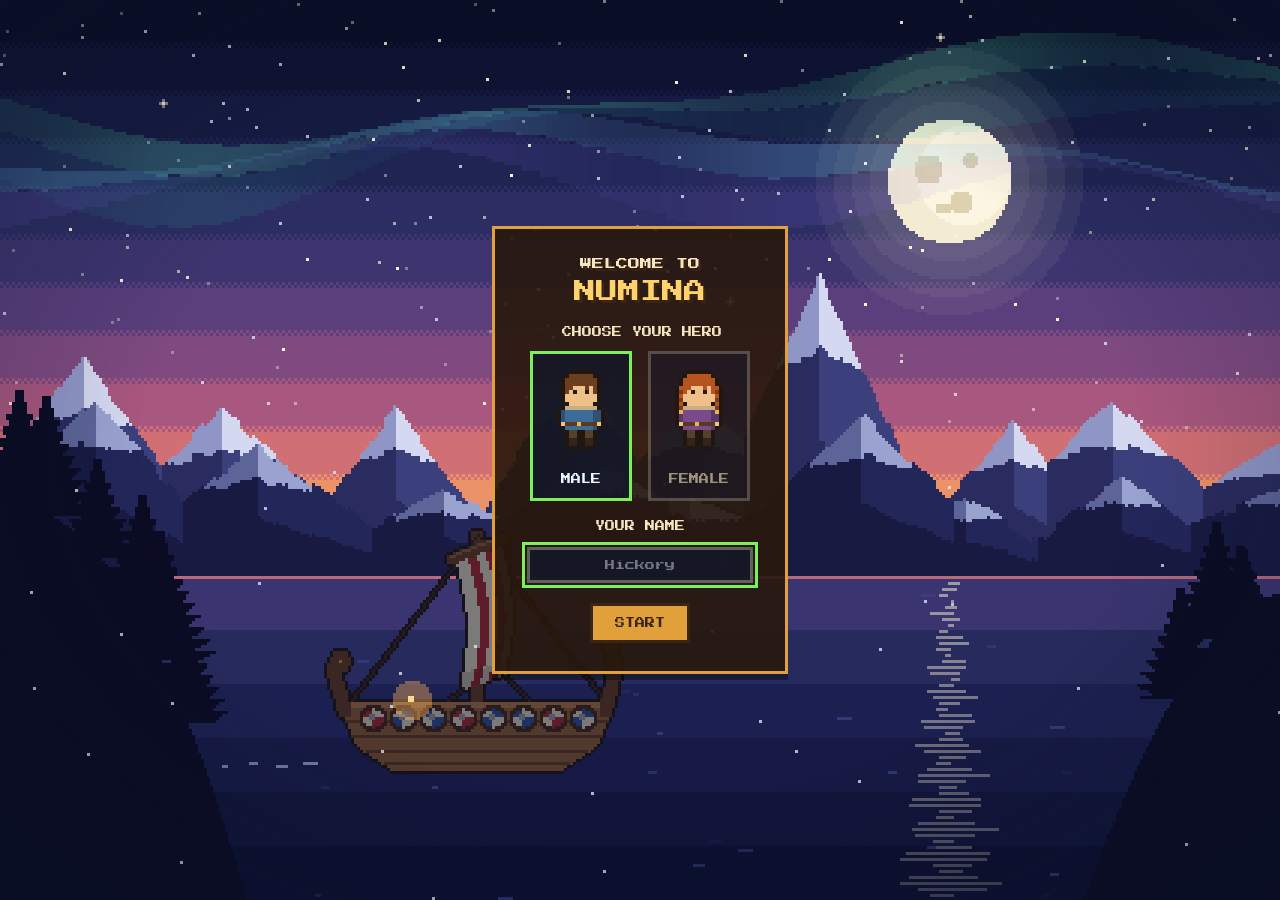
==== commit 745c1bf1: "Prevent mobile double-tap zoom during gameplay" ====
--- a/index.html
+++ b/index.html
@@ -15,7 +15,17 @@
   <link rel="preconnect" href="https://fonts.googleapis.com" />
   <link href="https://fonts.googleapis.com/css2?family=Press+Start+2P&display=swap" rel="stylesheet" />
   <link rel="stylesheet" href="style.css" />
-  <style>#game { touch-action: none; }</style>
+  <style>
+    /* Apply the zoom lock to HUD descendants as well as the canvas. */
+    body * {
+      touch-action: none;
+    }
+    /* Dialogs still need native scrolling when their contents exceed the screen. */
+    .overlay,
+    .overlay * {
+      touch-action: manipulation;
+    }
+  </style>
 </head>
 <body class="title">
   <canvas id="game"></canvas>
@@ -293,6 +303,14 @@
     document.addEventListener('touchmove', (event) => {
       if (event.touches.length > 1) event.preventDefault();
     }, { passive: false });
+    // Safari can still recognize double taps on positioned elements. The canvas and
+    // these controls already handle pointer events, so they don't need a native tap.
+    document.addEventListener('touchend', (event) => {
+      const pointerControl = event.target.closest('#game, #act-run, #actions [data-act]:not([data-act="Enterfalse"])');
+      if (pointerControl && event.cancelable) {
+        event.preventDefault();
+      }
+    }, { capture: true, passive: false });
     document.addEventListener('gesturestart', (event) => event.preventDefault(), { passive: false });
     document.addEventListener('gesturechange', (event) => event.preventDefault(), { passive: false });
     document.addEventListener('gestureend', (event) => event.preventDefault(), { passive: false });
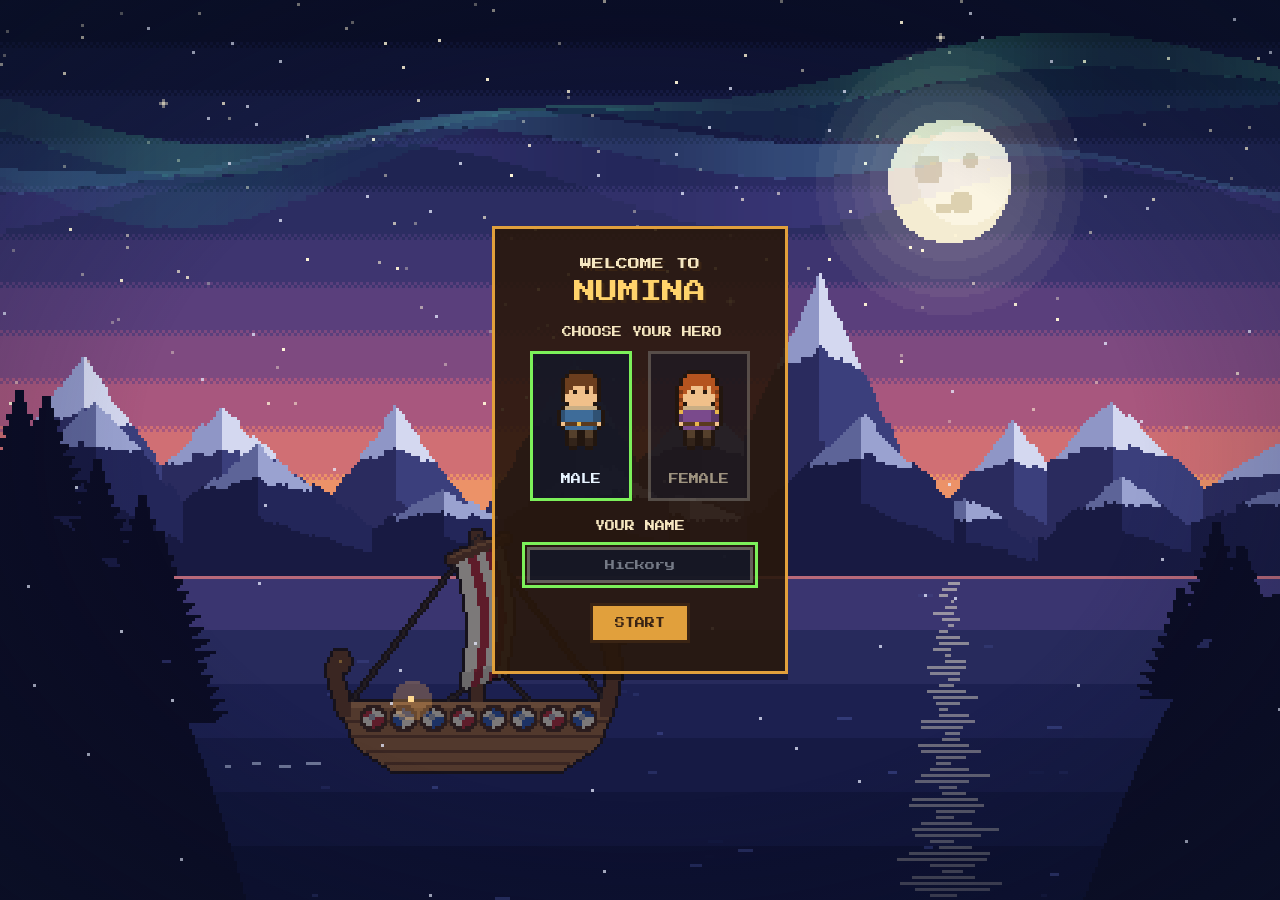
==== commit f5c81529: "Block double-tap zoom in open game menus" ====
--- a/index.html
+++ b/index.html
@@ -23,7 +23,10 @@
     /* Dialogs still need native scrolling when their contents exceed the screen. */
     .overlay,
     .overlay * {
-      touch-action: manipulation;
+      touch-action: pan-y;
+    }
+    #worldmap-canvas {
+      touch-action: none;
     }
   </style>
 </head>
@@ -297,20 +300,46 @@
   <script src="js/save.js"></script>
   <script>
     // Prevent mobile browsers from interpreting game touches as page zoom gestures.
+    let menuTap = null;
+    const moved = (touch) => Math.hypot(touch.clientX - menuTap.x, touch.clientY - menuTap.y) > 10;
+
     document.addEventListener('touchstart', (event) => {
-      if (event.touches.length > 1) event.preventDefault();
+      menuTap = null;
+      if (event.touches.length > 1) {
+        event.preventDefault();
+        return;
+      }
+      const target = event.target;
+      if (target.closest?.('.overlay, #pile, #pack-tray') && !target.closest('input:not([type="radio"]), textarea')) {
+        const touch = event.changedTouches[0];
+        menuTap = { id: touch.identifier, x: touch.clientX, y: touch.clientY, start: event.timeStamp };
+      }
     }, { passive: false });
     document.addEventListener('touchmove', (event) => {
       if (event.touches.length > 1) event.preventDefault();
+      if (menuTap && moved(event.touches[0])) menuTap = null;
     }, { passive: false });
+    document.addEventListener('touchcancel', () => { menuTap = null; });
     // Safari can still recognize double taps on positioned elements. The canvas and
     // these controls already handle pointer events, so they don't need a native tap.
     document.addEventListener('touchend', (event) => {
-      const pointerControl = event.target.closest('#game, #act-run, #actions [data-act]:not([data-act="Enterfalse"])');
-      if (pointerControl && event.cancelable) {
-        event.preventDefault();
+      const pointerControl = event.target.closest?.('#game, #act-run, #actions [data-act]:not([data-act="Enterfalse"])');
+      const touch = event.changedTouches[0];
+      const isMenuTap = menuTap && touch.identifier === menuTap.id
+        && !moved(touch) && event.timeStamp - menuTap.start < 500;
+      menuTap = null;
+      if (!event.cancelable) return;
+      if (pointerControl || isMenuTap) event.preventDefault();
+
+      // A canceled tap cannot produce a native click. Forward deliberate menu taps
+      // to their original controls, including buttons rendered after the menu opens.
+      if (isMenuTap) {
+        const target = event.target;
+        const control = target.closest('button, label, a[href], input[type="radio"]');
+        if (control) control.click();
+        else if (target.id === 'bag') target.click(); // The equipment backdrop closes on click.
       }
-    }, { capture: true, passive: false });
+    }, { passive: false });
     document.addEventListener('gesturestart', (event) => event.preventDefault(), { passive: false });
     document.addEventListener('gesturechange', (event) => event.preventDefault(), { passive: false });
     document.addEventListener('gestureend', (event) => event.preventDefault(), { passive: false });
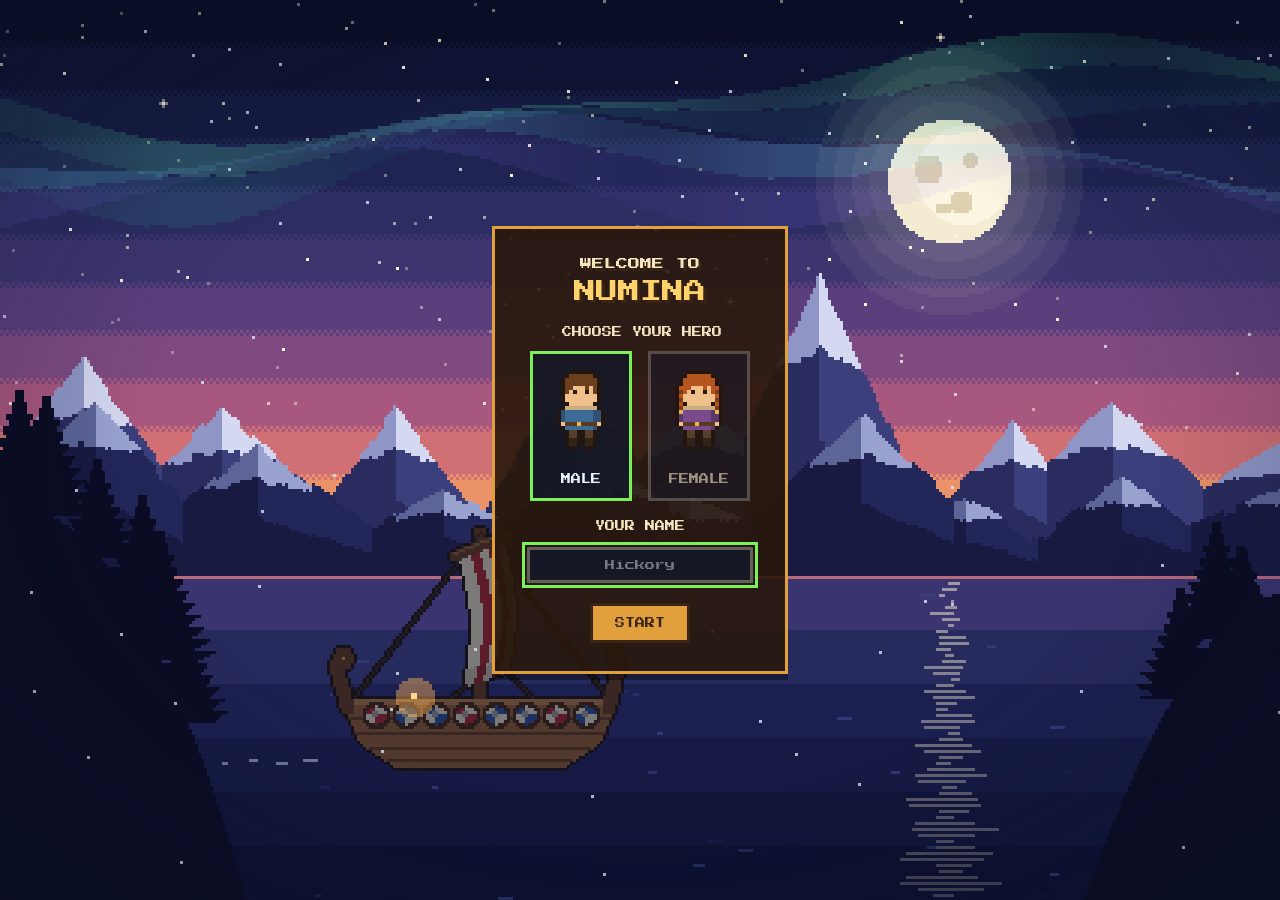
==== commit 8228602b: "Add dragon gettings its own food" ====
--- a/index.html
+++ b/index.html
@@ -298,6 +298,14 @@
   <script src="js/title.js"></script>
   <script src="js/main.js"></script>
   <script src="js/save.js"></script>
+  <script>
+    // index.html?editor opens the level editor over the game, sharing all of its code.
+    if (new URLSearchParams(location.search).has('editor')) {
+      document.documentElement.classList.add('editor');
+      document.head.append(Object.assign(document.createElement('link'), { rel: 'stylesheet', href: 'editor.css' }));
+      for (const src of ['js/level.js', 'js/editor.js']) document.body.append(Object.assign(document.createElement('script'), { src, async: false }));
+    }
+  </script>
   <script>
     // Prevent mobile browsers from interpreting game touches as page zoom gestures.
     let menuTap = null;
--- a/style.css
+++ b/style.css
@@ -352,6 +352,10 @@
   color: #ffd36b;
 }
 
+.log-traits .fusion b {
+  color: #9fd8ff;
+}
+
 .log-mood i {
   display: inline-block;
   width: 7px;
@@ -736,6 +740,16 @@
 
 #tinker-close {
   align-self: center;
+}
+
+#tinker-bag li.in-hand {
+  border-style: dashed;
+}
+
+#tinker-bag .tag {
+  padding: 6px 8px;
+  color: #9be07a;
+  white-space: nowrap;
 }
 
 @media (prefers-reduced-motion: reduce) {
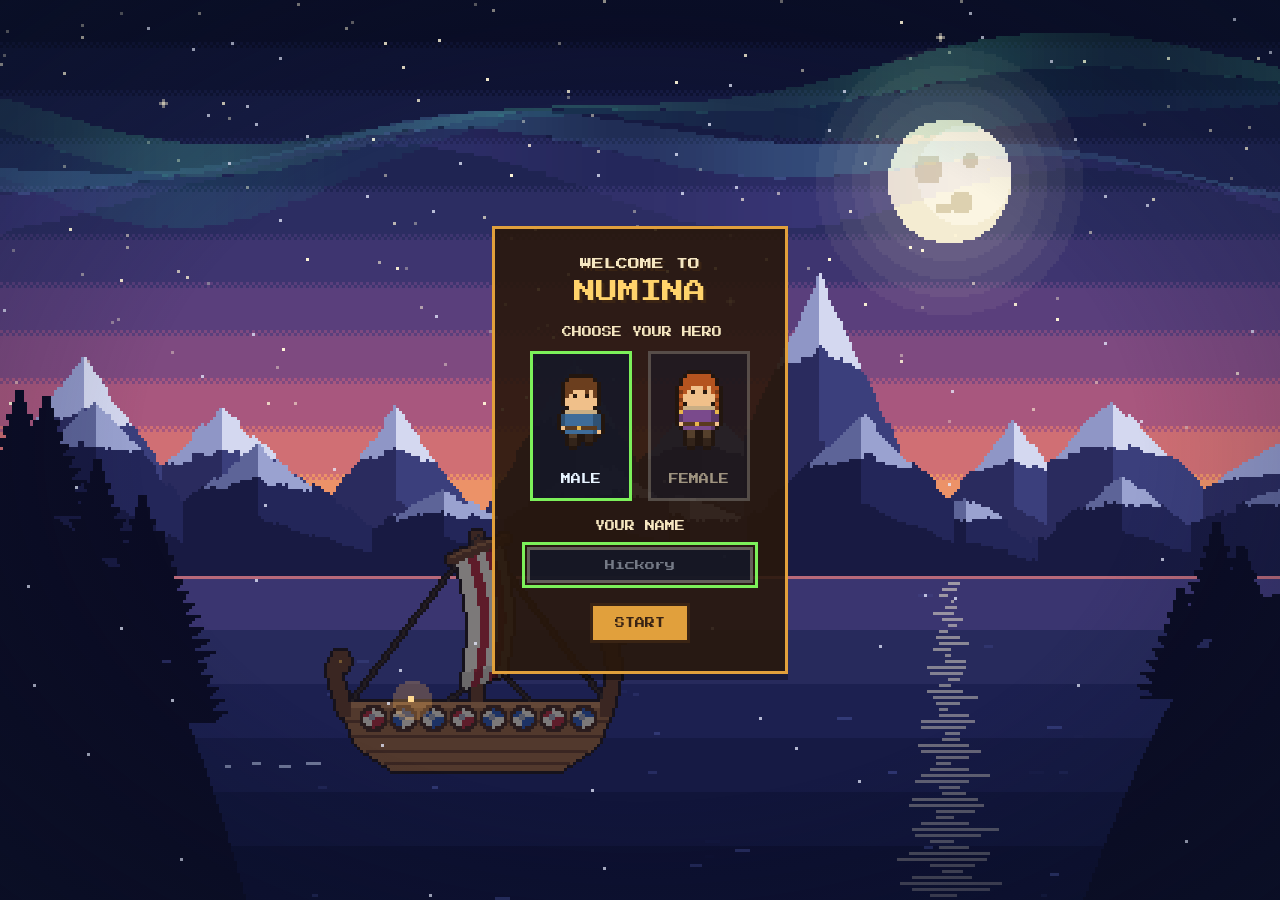
==== commit ac3a0abf: "Add sky island and cloud dragon" ====
--- a/index.html
+++ b/index.html
@@ -280,6 +280,7 @@
   <script src="js/ruin.js"></script>
   <script src="js/tor.js"></script>
   <script src="js/whirlpool.js"></script>
+  <script src="js/skyisle.js"></script>
   <script src="js/dunes.js"></script>
   <script src="js/tinker.js"></script>
   <script src="js/build.js"></script>
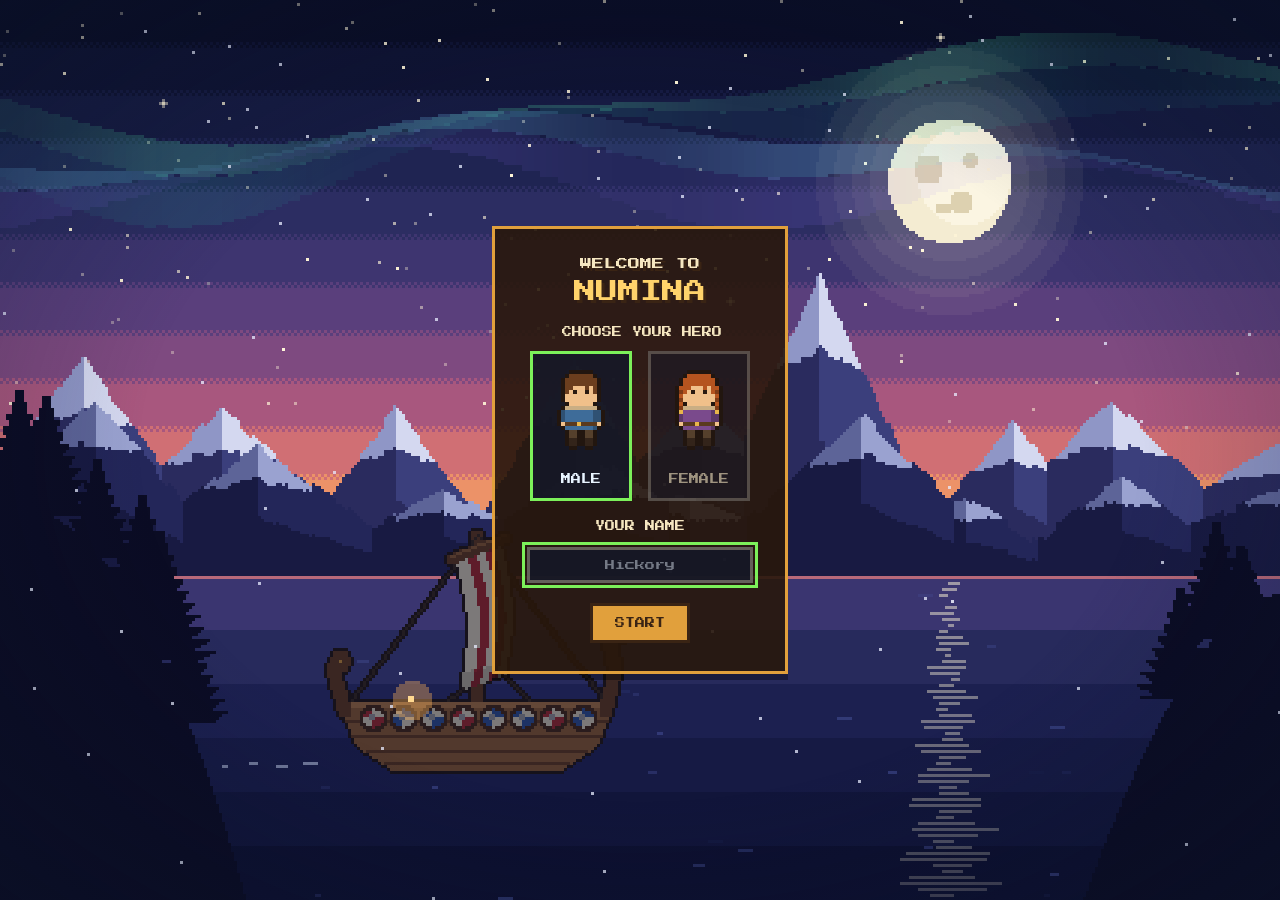
==== commit 72dff847: "Sky improvements and farming" ====
--- a/index.html
+++ b/index.html
@@ -292,8 +292,10 @@
   <script src="js/nursery.js"></script>
   <script src="js/wear.js"></script>
   <script src="js/wildlife.js"></script>
+  <script src="js/birds.js"></script>
   <script src="js/breath.js"></script>
   <script src="js/season.js"></script>
+  <script src="js/farm.js"></script>
   <script src="js/journal.js"></script>
   <script src="js/dragonlog.js"></script>
   <script src="js/title.js"></script>
--- a/style.css
+++ b/style.css
@@ -1121,7 +1121,7 @@
 
 #pack-slots {
   display: grid;
-  grid-template-columns: repeat(4, 44px);
+  grid-template-columns: repeat(var(--cols, 4), 44px);
   gap: 4px;
   margin: 0;
   padding: 0;
@@ -1542,7 +1542,7 @@
 
 #bag-items {
   display: grid;
-  grid-template-columns: repeat(4, var(--slot));
+  grid-template-columns: repeat(var(--cols, 4), var(--slot));
 }
 
 .bag-cols section > h4 {
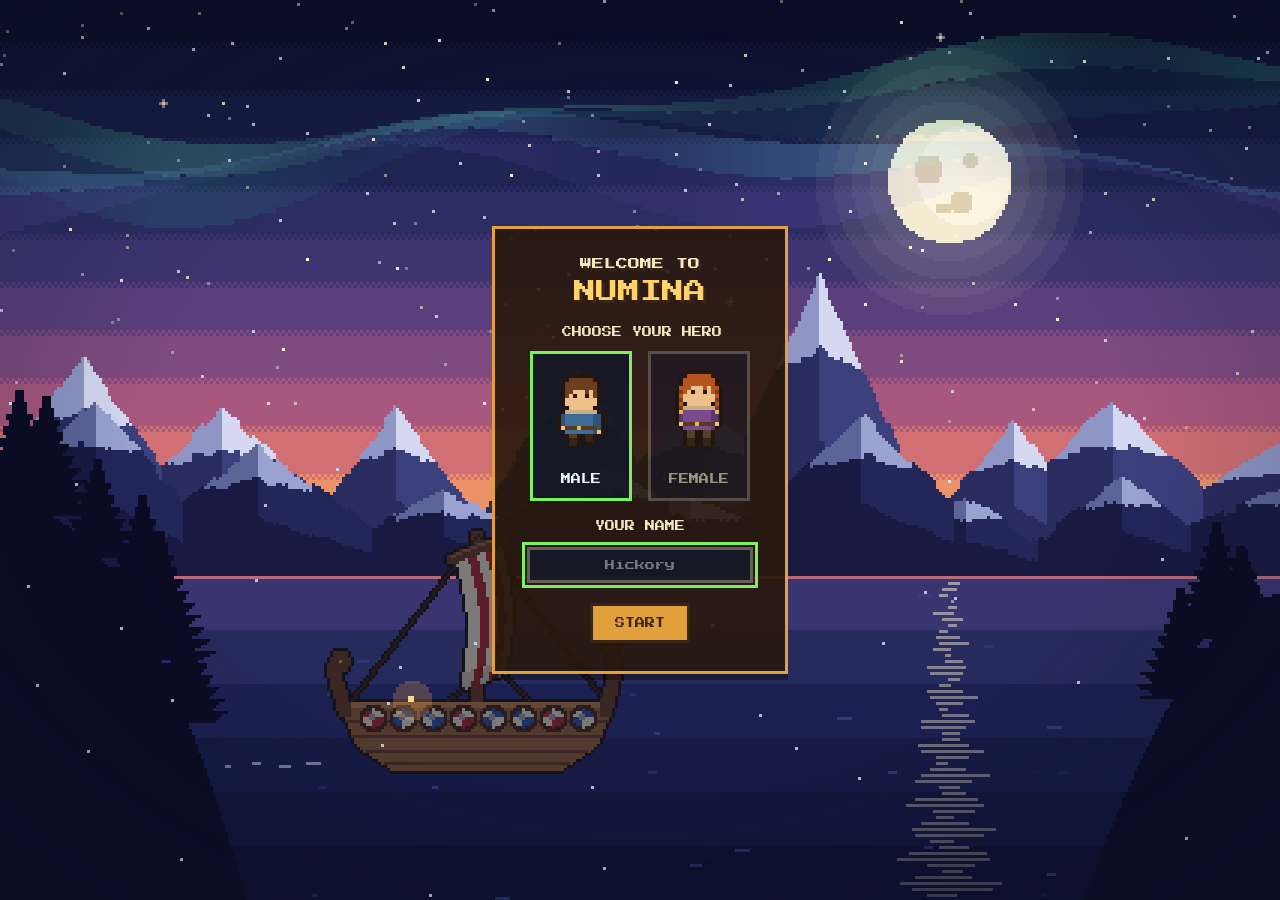
==== commit 8e68bdba: "Add underwater world" ====
--- a/index.html
+++ b/index.html
@@ -281,6 +281,7 @@
   <script src="js/tor.js"></script>
   <script src="js/whirlpool.js"></script>
   <script src="js/skyisle.js"></script>
+  <script src="js/underwater.js"></script>
   <script src="js/dunes.js"></script>
   <script src="js/tinker.js"></script>
   <script src="js/build.js"></script>
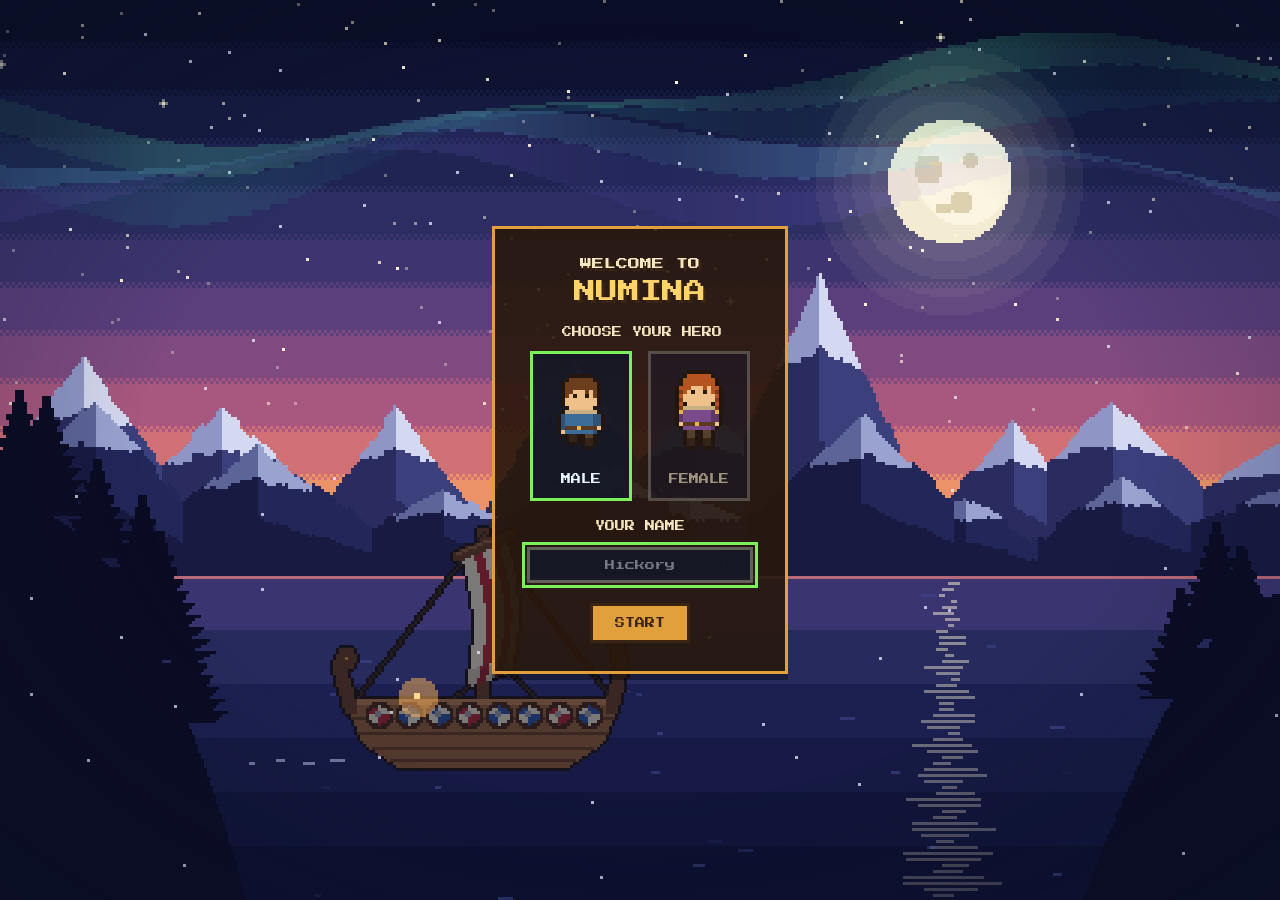
==== commit c9b6c441: "Update orca" ====
--- a/index.html
+++ b/index.html
@@ -269,6 +269,7 @@
   <script src="js/bag.js"></script>
   <script src="js/chat.js"></script>
   <script src="js/audio.js"></script>
+  <script src="js/orca.js"></script>
   <script src="js/sea.js"></script>
   <script src="js/map.js"></script>
   <script src="js/sky.js"></script>
